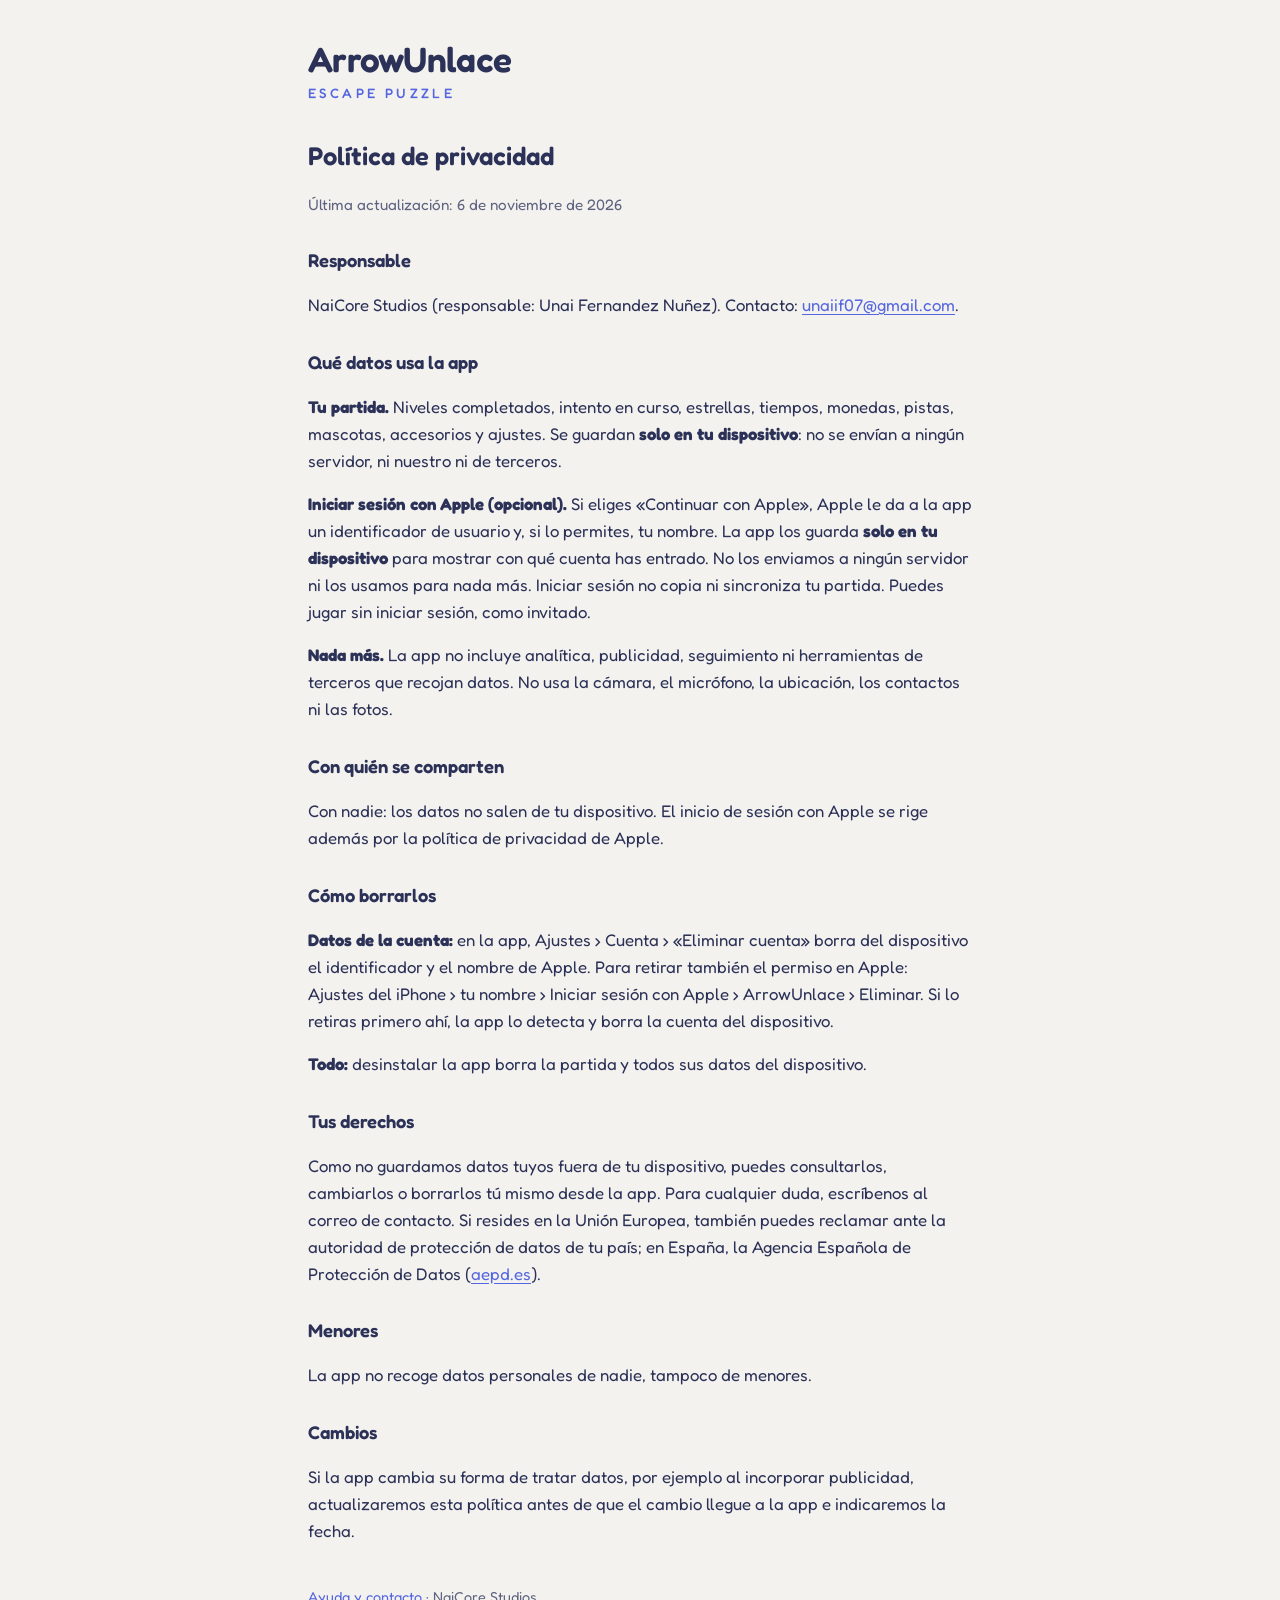
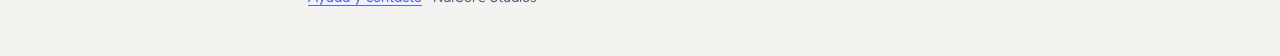
==== privacidad/index.html @ 49e4e19a "Publicar las páginas de ArrowUnlace (7b57c4c)" ====
<!DOCTYPE html>
<html lang="es">
<head>
<meta charset="utf-8">
<meta name="viewport" content="width=device-width, initial-scale=1, viewport-fit=cover">
<title>Privacidad · ArrowUnlace</title>
<meta name="description" content="Política de privacidad de ArrowUnlace: Escape Puzzle.">
<link rel="stylesheet" href="../estilo.css">
</head>
<body>
<main>
  <header>
    <p class="marca"><a href="../" style="color:inherit;text-decoration:none">ArrowUnlace</a></p>
    <p class="submarca">Escape Puzzle</p>
  </header>

  <h1>Política de privacidad</h1>
  <p class="nota">Última actualización: 6 de noviembre de 2026</p>

  <h2>Responsable</h2>
  <p>NaiCore Studios (responsable: Unai Fernandez Nuñez). Contacto: <a href="mailto:unaiif07@gmail.com">unaiif07@gmail.com</a>.</p>

  <h2>Qué datos usa la app</h2>
  <p><strong>Tu partida.</strong> Niveles completados, intento en curso, estrellas, tiempos, monedas, pistas, mascotas, accesorios y ajustes. Se guardan <strong>solo en tu dispositivo</strong>: no se envían a ningún servidor, ni nuestro ni de terceros.</p>
  <p><strong>Iniciar sesión con Apple (opcional).</strong> Si eliges «Continuar con Apple», Apple le da a la app un identificador de usuario y, si lo permites, tu nombre. La app los guarda <strong>solo en tu dispositivo</strong> para mostrar con qué cuenta has entrado. No los enviamos a ningún servidor ni los usamos para nada más. Iniciar sesión no copia ni sincroniza tu partida. Puedes jugar sin iniciar sesión, como invitado.</p>
  <p><strong>Nada más.</strong> La app no incluye analítica, publicidad, seguimiento ni herramientas de terceros que recojan datos. No usa la cámara, el micrófono, la ubicación, los contactos ni las fotos.</p>

  <h2>Con quién se comparten</h2>
  <p>Con nadie: los datos no salen de tu dispositivo. El inicio de sesión con Apple se rige además por la política de privacidad de Apple.</p>

  <h2>Cómo borrarlos</h2>
  <p><strong>Datos de la cuenta:</strong> en la app, Ajustes › Cuenta › «Eliminar cuenta» borra del dispositivo el identificador y el nombre de Apple. Para retirar también el permiso en Apple: <span class="ruta">Ajustes del iPhone › tu nombre › Iniciar sesión con Apple › ArrowUnlace › Eliminar</span>. Si lo retiras primero ahí, la app lo detecta y borra la cuenta del dispositivo.</p>
  <p><strong>Todo:</strong> desinstalar la app borra la partida y todos sus datos del dispositivo.</p>

  <h2>Tus derechos</h2>
  <p>Como no guardamos datos tuyos fuera de tu dispositivo, puedes consultarlos, cambiarlos o borrarlos tú mismo desde la app. Para cualquier duda, escríbenos al correo de contacto. Si resides en la Unión Europea, también puedes reclamar ante la autoridad de protección de datos de tu país; en España, la Agencia Española de Protección de Datos (<a href="https://www.aepd.es">aepd.es</a>).</p>

  <h2>Menores</h2>
  <p>La app no recoge datos personales de nadie, tampoco de menores.</p>

  <h2>Cambios</h2>
  <p>Si la app cambia su forma de tratar datos, por ejemplo al incorporar publicidad, actualizaremos esta política antes de que el cambio llegue a la app e indicaremos la fecha.</p>

  <footer><a href="../soporte/">Ayuda y contacto</a> · NaiCore Studios</footer>
</main>
</body>
</html>
---- estilo.css ----
/* Páginas públicas de ArrowUnlace: colores y fuente del juego, sin recursos de terceros. */
@font-face {
  font-family: "Fredoka";
  src: url("fuentes/Fredoka.ttf") format("truetype");
  font-weight: 300 700;
  font-display: swap;
}

:root {
  --page: #F4F2EE;
  --card: #FFFFFF;
  --ink: #2B3157;
  --muted: #5D6380;
  --accent: #5466E0;
  --line: #E2DFEA;
  color-scheme: light;
}

@media (prefers-color-scheme: dark) {
  :root {
    --page: #171A2B;
    --card: #20243A;
    --ink: #ECEDF6;
    --muted: #AEB2CC;
    --accent: #8C99FF;
    --line: #33385A;
    color-scheme: dark;
  }
}

* { box-sizing: border-box; }

body {
  margin: 0;
  background: var(--page);
  color: var(--ink);
  font-family: "Fredoka", "Avenir Next", "Trebuchet MS", system-ui, sans-serif;
  font-size: 1.05rem;
  line-height: 1.6;
}

main {
  max-width: 44rem;
  margin: 0 auto;
  padding: 2.5rem max(1.25rem, env(safe-area-inset-left, 0px)) 3rem max(1.25rem, env(safe-area-inset-right, 0px));
}

header { margin-bottom: 2rem; }
.marca { font-weight: 600; font-size: 2.2rem; line-height: 1.1; margin: 0; letter-spacing: -0.02em; }
.submarca { color: var(--accent); font-weight: 500; letter-spacing: 0.25em; text-transform: uppercase; font-size: 0.85rem; margin: 0.25rem 0 0; }

h1 { font-size: 1.6rem; font-weight: 600; margin: 0 0 0.25rem; }
h2 { font-size: 1.15rem; font-weight: 600; margin: 1.8rem 0 0.4rem; }
p, li { color: var(--ink); }
.nota { color: var(--muted); font-size: 0.95rem; }

section.tarjeta {
  background: var(--card);
  border: 1px solid var(--line);
  border-radius: 18px;
  padding: 1.5rem 1.6rem;
}

dl { margin: 0; }
dt { font-weight: 600; margin-top: 1.1rem; }
dt:first-child { margin-top: 0; }
dd { margin: 0.2rem 0 0; }

a { color: var(--accent); text-underline-offset: 3px; }
a:focus-visible { outline: 2px solid var(--accent); outline-offset: 3px; border-radius: 4px; }

nav { display: flex; flex-wrap: wrap; gap: 0.75rem; margin-top: 1.5rem; }
nav a {
  display: inline-block;
  background: var(--accent);
  color: #FFFFFF;
  text-decoration: none;
  font-weight: 500;
  padding: 0.6rem 1.2rem;
  border-radius: 999px;
}

footer { margin-top: 2.5rem; color: var(--muted); font-size: 0.9rem; }
.ruta { white-space: nowrap; }
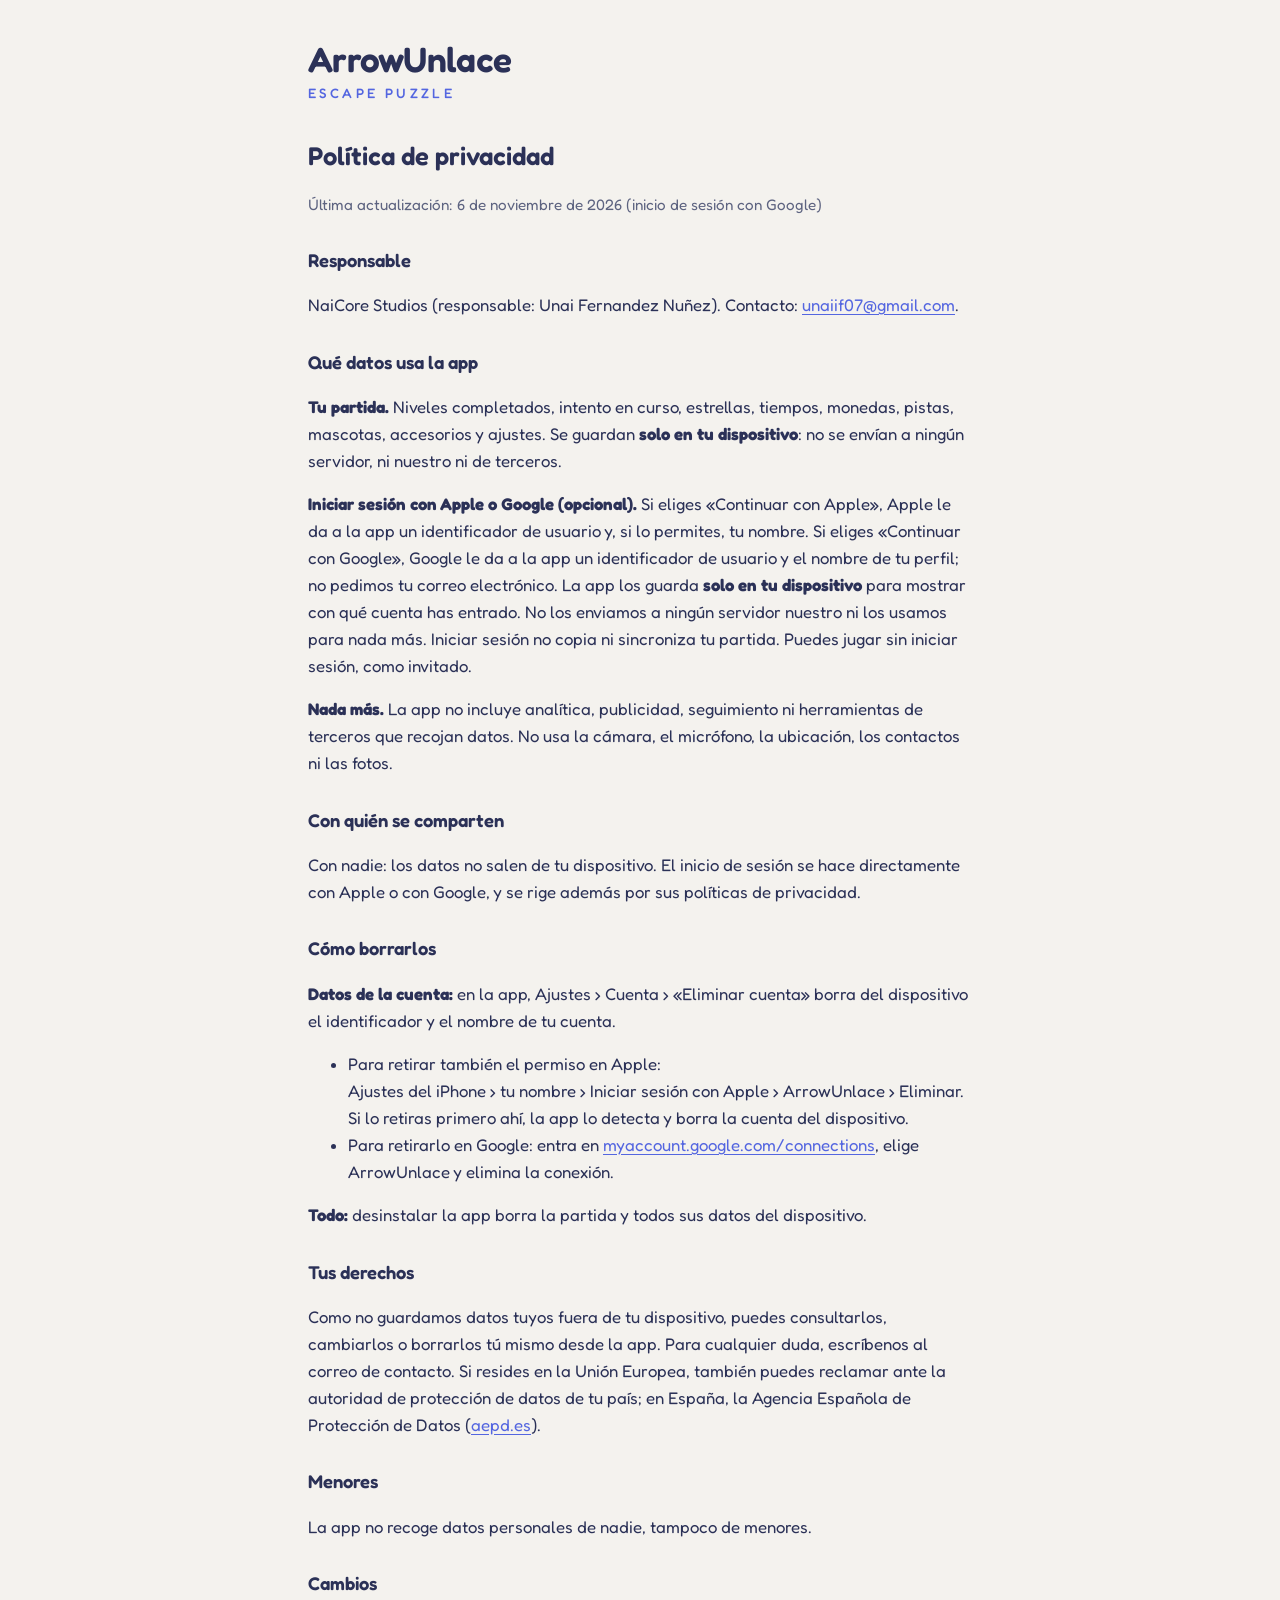
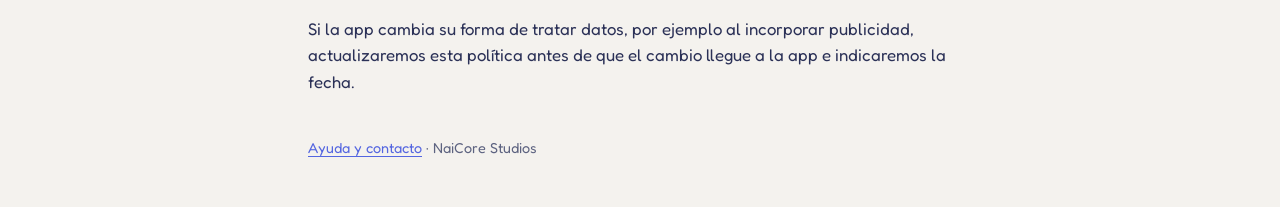
==== commit 0b1fea4e: "Publicar las páginas de ArrowUnlace (43dae2b) Co-Authored-By: Claude Opus 5.5 <noreply@anthropic.com" ====
--- a/privacidad/index.html
+++ b/privacidad/index.html
@@ -15,21 +15,25 @@
   </header>
 
   <h1>Política de privacidad</h1>
-  <p class="nota">Última actualización: 6 de noviembre de 2026</p>
+  <p class="nota">Última actualización: 6 de noviembre de 2026 (inicio de sesión con Google)</p>
 
   <h2>Responsable</h2>
   <p>NaiCore Studios (responsable: Unai Fernandez Nuñez). Contacto: <a href="mailto:unaiif07@gmail.com">unaiif07@gmail.com</a>.</p>
 
   <h2>Qué datos usa la app</h2>
   <p><strong>Tu partida.</strong> Niveles completados, intento en curso, estrellas, tiempos, monedas, pistas, mascotas, accesorios y ajustes. Se guardan <strong>solo en tu dispositivo</strong>: no se envían a ningún servidor, ni nuestro ni de terceros.</p>
-  <p><strong>Iniciar sesión con Apple (opcional).</strong> Si eliges «Continuar con Apple», Apple le da a la app un identificador de usuario y, si lo permites, tu nombre. La app los guarda <strong>solo en tu dispositivo</strong> para mostrar con qué cuenta has entrado. No los enviamos a ningún servidor ni los usamos para nada más. Iniciar sesión no copia ni sincroniza tu partida. Puedes jugar sin iniciar sesión, como invitado.</p>
+  <p><strong>Iniciar sesión con Apple o Google (opcional).</strong> Si eliges «Continuar con Apple», Apple le da a la app un identificador de usuario y, si lo permites, tu nombre. Si eliges «Continuar con Google», Google le da a la app un identificador de usuario y el nombre de tu perfil; no pedimos tu correo electrónico. La app los guarda <strong>solo en tu dispositivo</strong> para mostrar con qué cuenta has entrado. No los enviamos a ningún servidor nuestro ni los usamos para nada más. Iniciar sesión no copia ni sincroniza tu partida. Puedes jugar sin iniciar sesión, como invitado.</p>
   <p><strong>Nada más.</strong> La app no incluye analítica, publicidad, seguimiento ni herramientas de terceros que recojan datos. No usa la cámara, el micrófono, la ubicación, los contactos ni las fotos.</p>
 
   <h2>Con quién se comparten</h2>
-  <p>Con nadie: los datos no salen de tu dispositivo. El inicio de sesión con Apple se rige además por la política de privacidad de Apple.</p>
+  <p>Con nadie: los datos no salen de tu dispositivo. El inicio de sesión se hace directamente con Apple o con Google, y se rige además por sus políticas de privacidad.</p>
 
   <h2>Cómo borrarlos</h2>
-  <p><strong>Datos de la cuenta:</strong> en la app, Ajustes › Cuenta › «Eliminar cuenta» borra del dispositivo el identificador y el nombre de Apple. Para retirar también el permiso en Apple: <span class="ruta">Ajustes del iPhone › tu nombre › Iniciar sesión con Apple › ArrowUnlace › Eliminar</span>. Si lo retiras primero ahí, la app lo detecta y borra la cuenta del dispositivo.</p>
+  <p><strong>Datos de la cuenta:</strong> en la app, Ajustes › Cuenta › «Eliminar cuenta» borra del dispositivo el identificador y el nombre de tu cuenta.</p>
+  <ul>
+    <li>Para retirar también el permiso en Apple: <span class="ruta">Ajustes del iPhone › tu nombre › Iniciar sesión con Apple › ArrowUnlace › Eliminar</span>. Si lo retiras primero ahí, la app lo detecta y borra la cuenta del dispositivo.</li>
+    <li>Para retirarlo en Google: entra en <a href="https://myaccount.google.com/connections">myaccount.google.com/connections</a>, elige ArrowUnlace y elimina la conexión.</li>
+  </ul>
   <p><strong>Todo:</strong> desinstalar la app borra la partida y todos sus datos del dispositivo.</p>
 
   <h2>Tus derechos</h2>
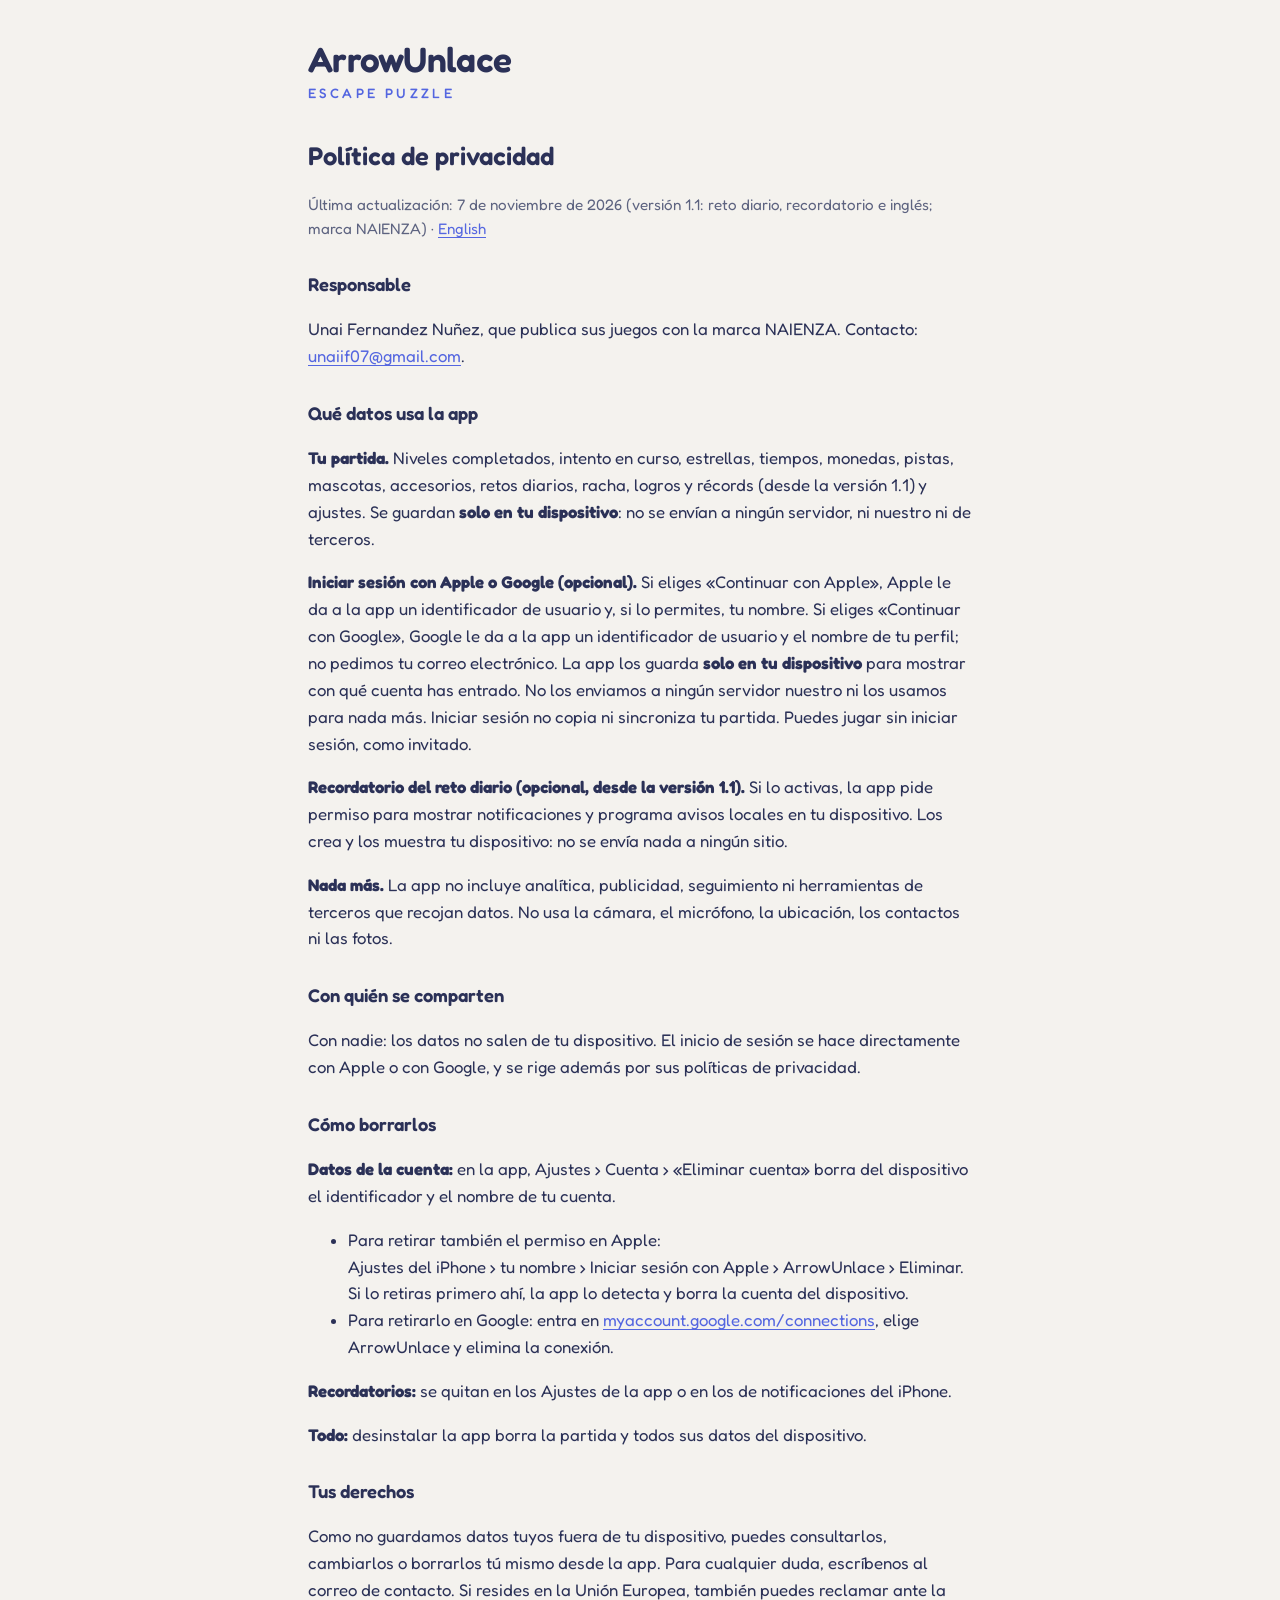
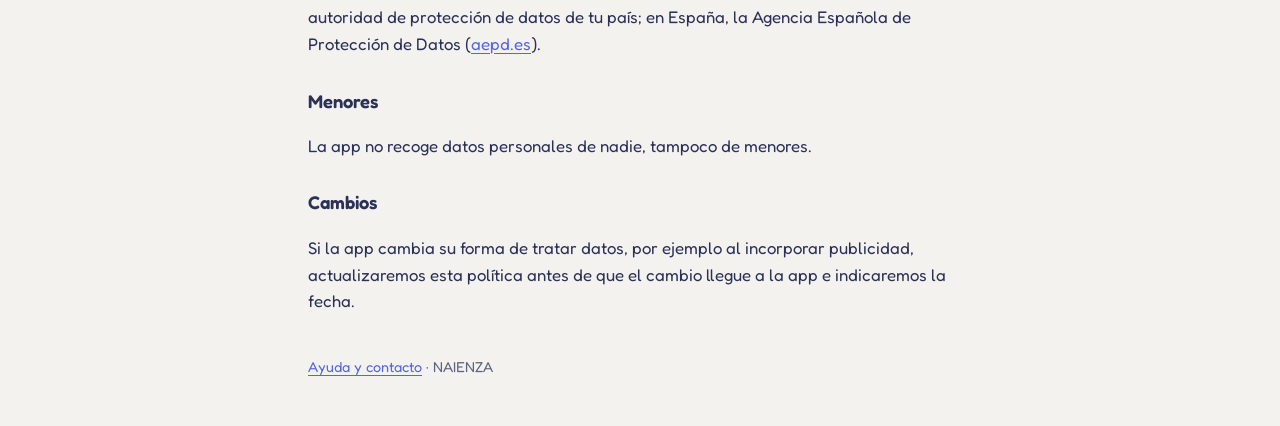
==== commit a64b7cce: "Publicar las páginas de ArrowUnlace (859de95) Co-Authored-By: Claude Opus 5.5 <noreply@anthropic.com" ====
--- a/privacidad/index.html
+++ b/privacidad/index.html
@@ -15,14 +15,15 @@
   </header>
 
   <h1>Política de privacidad</h1>
-  <p class="nota">Última actualización: 6 de noviembre de 2026 (inicio de sesión con Google)</p>
+  <p class="nota">Última actualización: 7 de noviembre de 2026 (versión 1.1: reto diario, recordatorio e inglés; marca NAIENZA) · <a href="../en/privacy/">English</a></p>
 
   <h2>Responsable</h2>
-  <p>NaiCore Studios (responsable: Unai Fernandez Nuñez). Contacto: <a href="mailto:unaiif07@gmail.com">unaiif07@gmail.com</a>.</p>
+  <p>Unai Fernandez Nuñez, que publica sus juegos con la marca NAIENZA. Contacto: <a href="mailto:unaiif07@gmail.com">unaiif07@gmail.com</a>.</p>
 
   <h2>Qué datos usa la app</h2>
-  <p><strong>Tu partida.</strong> Niveles completados, intento en curso, estrellas, tiempos, monedas, pistas, mascotas, accesorios y ajustes. Se guardan <strong>solo en tu dispositivo</strong>: no se envían a ningún servidor, ni nuestro ni de terceros.</p>
+  <p><strong>Tu partida.</strong> Niveles completados, intento en curso, estrellas, tiempos, monedas, pistas, mascotas, accesorios, retos diarios, racha, logros y récords (desde la versión 1.1) y ajustes. Se guardan <strong>solo en tu dispositivo</strong>: no se envían a ningún servidor, ni nuestro ni de terceros.</p>
   <p><strong>Iniciar sesión con Apple o Google (opcional).</strong> Si eliges «Continuar con Apple», Apple le da a la app un identificador de usuario y, si lo permites, tu nombre. Si eliges «Continuar con Google», Google le da a la app un identificador de usuario y el nombre de tu perfil; no pedimos tu correo electrónico. La app los guarda <strong>solo en tu dispositivo</strong> para mostrar con qué cuenta has entrado. No los enviamos a ningún servidor nuestro ni los usamos para nada más. Iniciar sesión no copia ni sincroniza tu partida. Puedes jugar sin iniciar sesión, como invitado.</p>
+  <p><strong>Recordatorio del reto diario (opcional, desde la versión 1.1).</strong> Si lo activas, la app pide permiso para mostrar notificaciones y programa avisos locales en tu dispositivo. Los crea y los muestra tu dispositivo: no se envía nada a ningún sitio.</p>
   <p><strong>Nada más.</strong> La app no incluye analítica, publicidad, seguimiento ni herramientas de terceros que recojan datos. No usa la cámara, el micrófono, la ubicación, los contactos ni las fotos.</p>
 
   <h2>Con quién se comparten</h2>
@@ -34,6 +35,7 @@
     <li>Para retirar también el permiso en Apple: <span class="ruta">Ajustes del iPhone › tu nombre › Iniciar sesión con Apple › ArrowUnlace › Eliminar</span>. Si lo retiras primero ahí, la app lo detecta y borra la cuenta del dispositivo.</li>
     <li>Para retirarlo en Google: entra en <a href="https://myaccount.google.com/connections">myaccount.google.com/connections</a>, elige ArrowUnlace y elimina la conexión.</li>
   </ul>
+  <p><strong>Recordatorios:</strong> se quitan en los Ajustes de la app o en los de notificaciones del iPhone.</p>
   <p><strong>Todo:</strong> desinstalar la app borra la partida y todos sus datos del dispositivo.</p>
 
   <h2>Tus derechos</h2>
@@ -45,7 +47,7 @@
   <h2>Cambios</h2>
   <p>Si la app cambia su forma de tratar datos, por ejemplo al incorporar publicidad, actualizaremos esta política antes de que el cambio llegue a la app e indicaremos la fecha.</p>
 
-  <footer><a href="../soporte/">Ayuda y contacto</a> · NaiCore Studios</footer>
+  <footer><a href="../soporte/">Ayuda y contacto</a> · NAIENZA</footer>
 </main>
 </body>
 </html>
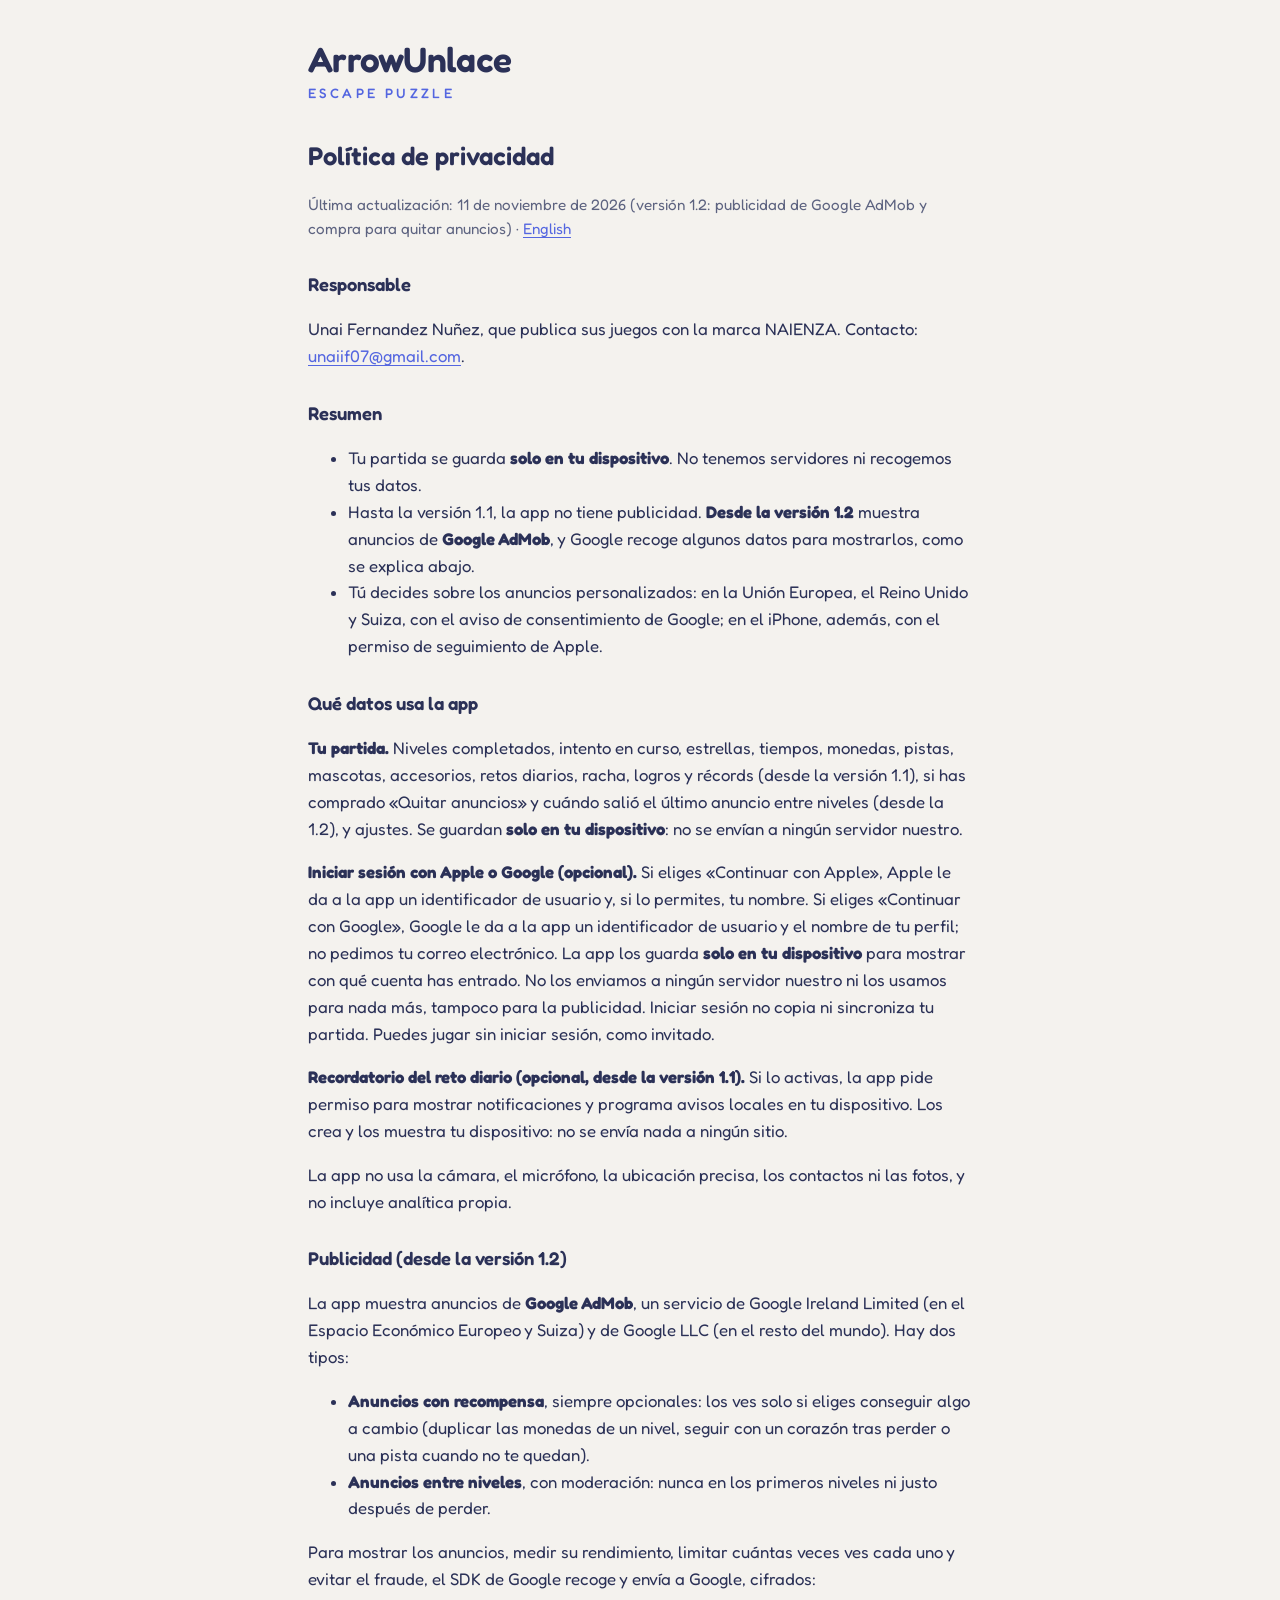
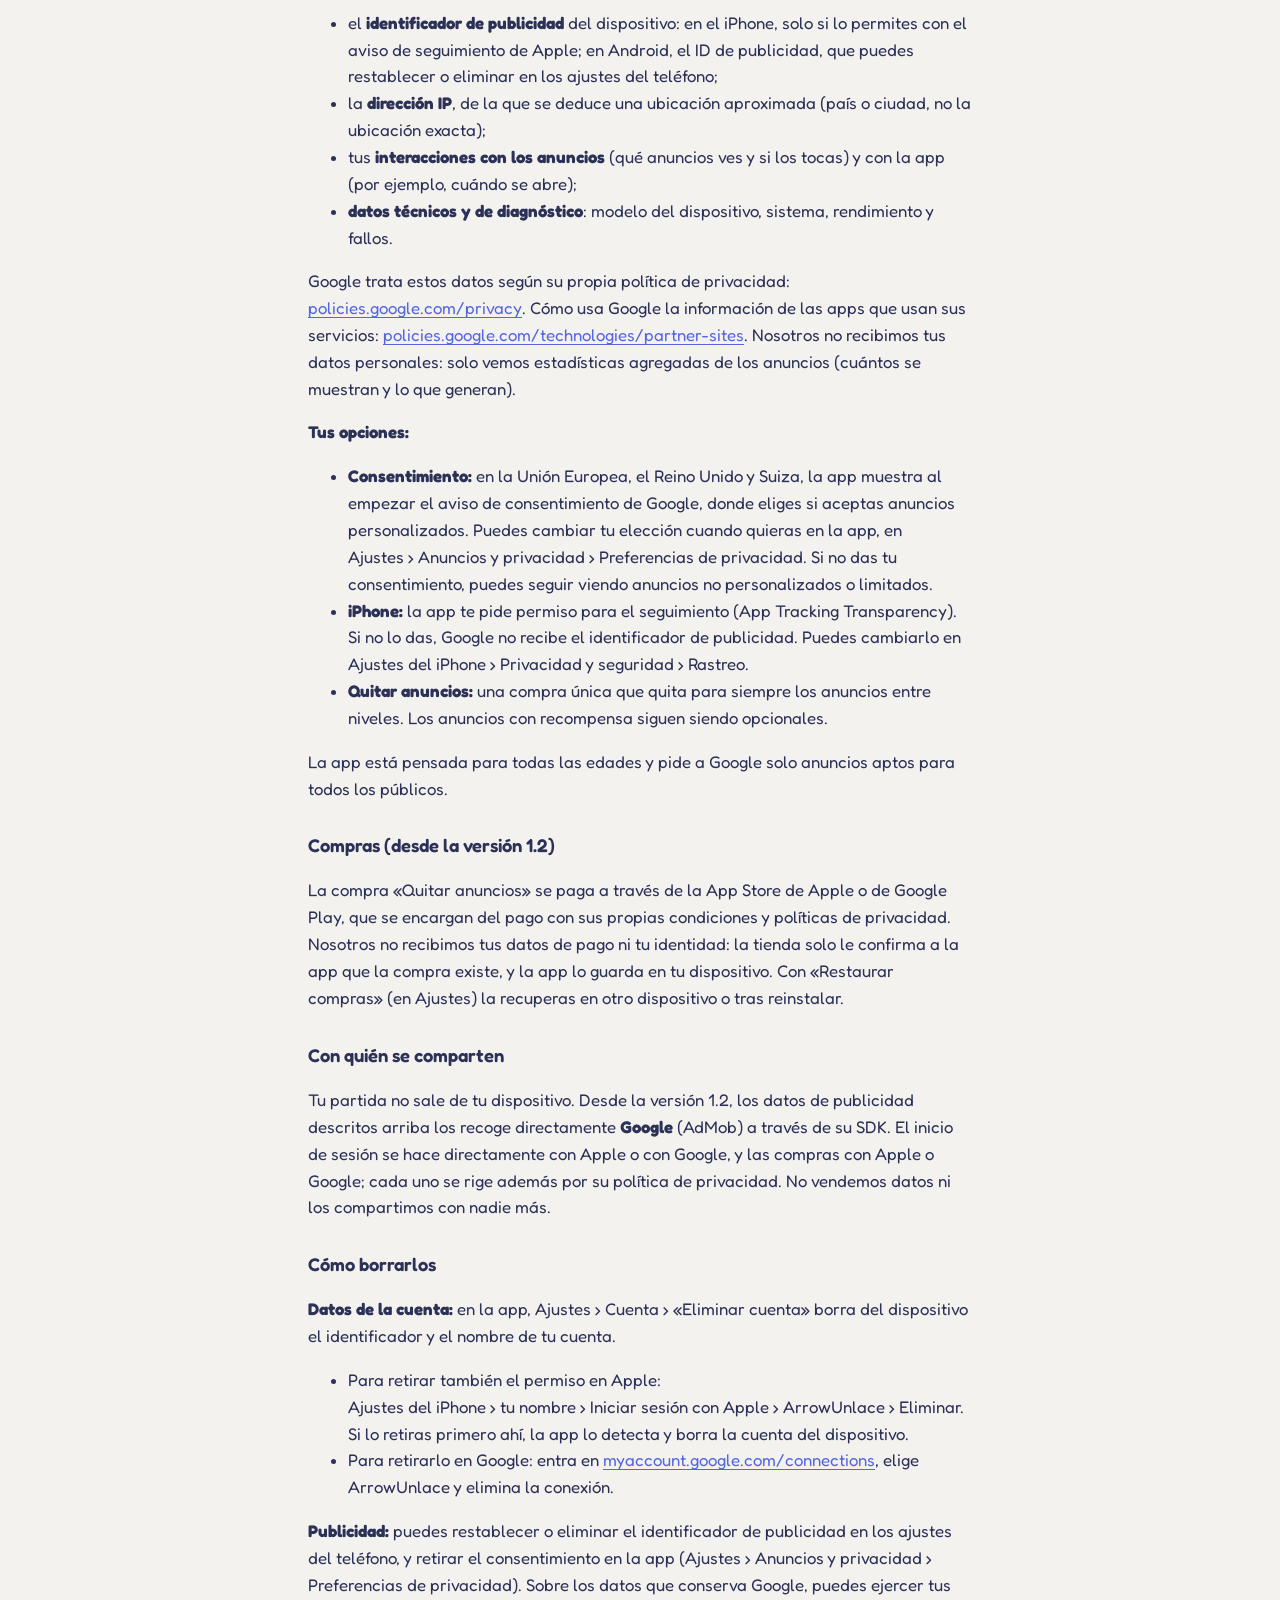
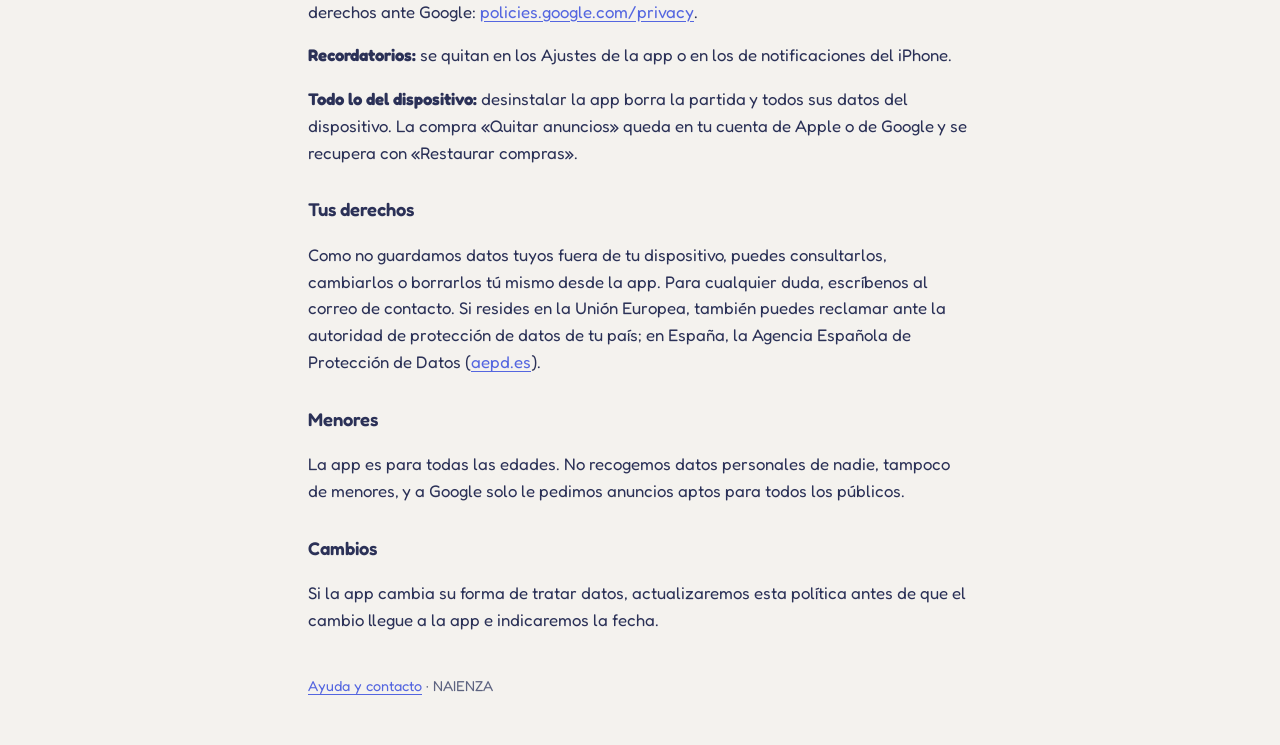
==== commit 170f4476: "Publicar las páginas de ArrowUnlace (f5a6329) Co-Authored-By: Claude Opus 5.5 <noreply@anthropic.com" ====
--- a/privacidad/index.html
+++ b/privacidad/index.html
@@ -15,19 +15,51 @@
   </header>
 
   <h1>Política de privacidad</h1>
-  <p class="nota">Última actualización: 7 de noviembre de 2026 (versión 1.1: reto diario, recordatorio e inglés; marca NAIENZA) · <a href="../en/privacy/">English</a></p>
+  <p class="nota">Última actualización: 11 de noviembre de 2026 (versión 1.2: publicidad de Google AdMob y compra para quitar anuncios) · <a href="../en/privacy/">English</a></p>
 
   <h2>Responsable</h2>
   <p>Unai Fernandez Nuñez, que publica sus juegos con la marca NAIENZA. Contacto: <a href="mailto:unaiif07@gmail.com">unaiif07@gmail.com</a>.</p>
 
+  <h2>Resumen</h2>
+  <ul>
+    <li>Tu partida se guarda <strong>solo en tu dispositivo</strong>. No tenemos servidores ni recogemos tus datos.</li>
+    <li>Hasta la versión 1.1, la app no tiene publicidad. <strong>Desde la versión 1.2</strong> muestra anuncios de <strong>Google AdMob</strong>, y Google recoge algunos datos para mostrarlos, como se explica abajo.</li>
+    <li>Tú decides sobre los anuncios personalizados: en la Unión Europea, el Reino Unido y Suiza, con el aviso de consentimiento de Google; en el iPhone, además, con el permiso de seguimiento de Apple.</li>
+  </ul>
+
   <h2>Qué datos usa la app</h2>
-  <p><strong>Tu partida.</strong> Niveles completados, intento en curso, estrellas, tiempos, monedas, pistas, mascotas, accesorios, retos diarios, racha, logros y récords (desde la versión 1.1) y ajustes. Se guardan <strong>solo en tu dispositivo</strong>: no se envían a ningún servidor, ni nuestro ni de terceros.</p>
-  <p><strong>Iniciar sesión con Apple o Google (opcional).</strong> Si eliges «Continuar con Apple», Apple le da a la app un identificador de usuario y, si lo permites, tu nombre. Si eliges «Continuar con Google», Google le da a la app un identificador de usuario y el nombre de tu perfil; no pedimos tu correo electrónico. La app los guarda <strong>solo en tu dispositivo</strong> para mostrar con qué cuenta has entrado. No los enviamos a ningún servidor nuestro ni los usamos para nada más. Iniciar sesión no copia ni sincroniza tu partida. Puedes jugar sin iniciar sesión, como invitado.</p>
+  <p><strong>Tu partida.</strong> Niveles completados, intento en curso, estrellas, tiempos, monedas, pistas, mascotas, accesorios, retos diarios, racha, logros y récords (desde la versión 1.1), si has comprado «Quitar anuncios» y cuándo salió el último anuncio entre niveles (desde la 1.2), y ajustes. Se guardan <strong>solo en tu dispositivo</strong>: no se envían a ningún servidor nuestro.</p>
+  <p><strong>Iniciar sesión con Apple o Google (opcional).</strong> Si eliges «Continuar con Apple», Apple le da a la app un identificador de usuario y, si lo permites, tu nombre. Si eliges «Continuar con Google», Google le da a la app un identificador de usuario y el nombre de tu perfil; no pedimos tu correo electrónico. La app los guarda <strong>solo en tu dispositivo</strong> para mostrar con qué cuenta has entrado. No los enviamos a ningún servidor nuestro ni los usamos para nada más, tampoco para la publicidad. Iniciar sesión no copia ni sincroniza tu partida. Puedes jugar sin iniciar sesión, como invitado.</p>
   <p><strong>Recordatorio del reto diario (opcional, desde la versión 1.1).</strong> Si lo activas, la app pide permiso para mostrar notificaciones y programa avisos locales en tu dispositivo. Los crea y los muestra tu dispositivo: no se envía nada a ningún sitio.</p>
-  <p><strong>Nada más.</strong> La app no incluye analítica, publicidad, seguimiento ni herramientas de terceros que recojan datos. No usa la cámara, el micrófono, la ubicación, los contactos ni las fotos.</p>
+  <p>La app no usa la cámara, el micrófono, la ubicación precisa, los contactos ni las fotos, y no incluye analítica propia.</p>
+
+  <h2>Publicidad (desde la versión 1.2)</h2>
+  <p>La app muestra anuncios de <strong>Google AdMob</strong>, un servicio de Google Ireland Limited (en el Espacio Económico Europeo y Suiza) y de Google LLC (en el resto del mundo). Hay dos tipos:</p>
+  <ul>
+    <li><strong>Anuncios con recompensa</strong>, siempre opcionales: los ves solo si eliges conseguir algo a cambio (duplicar las monedas de un nivel, seguir con un corazón tras perder o una pista cuando no te quedan).</li>
+    <li><strong>Anuncios entre niveles</strong>, con moderación: nunca en los primeros niveles ni justo después de perder.</li>
+  </ul>
+  <p>Para mostrar los anuncios, medir su rendimiento, limitar cuántas veces ves cada uno y evitar el fraude, el SDK de Google recoge y envía a Google, cifrados:</p>
+  <ul>
+    <li>el <strong>identificador de publicidad</strong> del dispositivo: en el iPhone, solo si lo permites con el aviso de seguimiento de Apple; en Android, el ID de publicidad, que puedes restablecer o eliminar en los ajustes del teléfono;</li>
+    <li>la <strong>dirección IP</strong>, de la que se deduce una ubicación aproximada (país o ciudad, no la ubicación exacta);</li>
+    <li>tus <strong>interacciones con los anuncios</strong> (qué anuncios ves y si los tocas) y con la app (por ejemplo, cuándo se abre);</li>
+    <li><strong>datos técnicos y de diagnóstico</strong>: modelo del dispositivo, sistema, rendimiento y fallos.</li>
+  </ul>
+  <p>Google trata estos datos según su propia política de privacidad: <a href="https://policies.google.com/privacy">policies.google.com/privacy</a>. Cómo usa Google la información de las apps que usan sus servicios: <a href="https://policies.google.com/technologies/partner-sites">policies.google.com/technologies/partner-sites</a>. Nosotros no recibimos tus datos personales: solo vemos estadísticas agregadas de los anuncios (cuántos se muestran y lo que generan).</p>
+  <p><strong>Tus opciones:</strong></p>
+  <ul>
+    <li><strong>Consentimiento:</strong> en la Unión Europea, el Reino Unido y Suiza, la app muestra al empezar el aviso de consentimiento de Google, donde eliges si aceptas anuncios personalizados. Puedes cambiar tu elección cuando quieras en la app, en <span class="ruta">Ajustes › Anuncios y privacidad › Preferencias de privacidad</span>. Si no das tu consentimiento, puedes seguir viendo anuncios no personalizados o limitados.</li>
+    <li><strong>iPhone:</strong> la app te pide permiso para el seguimiento (App Tracking Transparency). Si no lo das, Google no recibe el identificador de publicidad. Puedes cambiarlo en <span class="ruta">Ajustes del iPhone › Privacidad y seguridad › Rastreo</span>.</li>
+    <li><strong>Quitar anuncios:</strong> una compra única que quita para siempre los anuncios entre niveles. Los anuncios con recompensa siguen siendo opcionales.</li>
+  </ul>
+  <p>La app está pensada para todas las edades y pide a Google solo anuncios aptos para todos los públicos.</p>
+
+  <h2>Compras (desde la versión 1.2)</h2>
+  <p>La compra «Quitar anuncios» se paga a través de la App Store de Apple o de Google Play, que se encargan del pago con sus propias condiciones y políticas de privacidad. Nosotros no recibimos tus datos de pago ni tu identidad: la tienda solo le confirma a la app que la compra existe, y la app lo guarda en tu dispositivo. Con «Restaurar compras» (en Ajustes) la recuperas en otro dispositivo o tras reinstalar.</p>
 
   <h2>Con quién se comparten</h2>
-  <p>Con nadie: los datos no salen de tu dispositivo. El inicio de sesión se hace directamente con Apple o con Google, y se rige además por sus políticas de privacidad.</p>
+  <p>Tu partida no sale de tu dispositivo. Desde la versión 1.2, los datos de publicidad descritos arriba los recoge directamente <strong>Google</strong> (AdMob) a través de su SDK. El inicio de sesión se hace directamente con Apple o con Google, y las compras con Apple o Google; cada uno se rige además por su política de privacidad. No vendemos datos ni los compartimos con nadie más.</p>
 
   <h2>Cómo borrarlos</h2>
   <p><strong>Datos de la cuenta:</strong> en la app, Ajustes › Cuenta › «Eliminar cuenta» borra del dispositivo el identificador y el nombre de tu cuenta.</p>
@@ -35,17 +67,18 @@
     <li>Para retirar también el permiso en Apple: <span class="ruta">Ajustes del iPhone › tu nombre › Iniciar sesión con Apple › ArrowUnlace › Eliminar</span>. Si lo retiras primero ahí, la app lo detecta y borra la cuenta del dispositivo.</li>
     <li>Para retirarlo en Google: entra en <a href="https://myaccount.google.com/connections">myaccount.google.com/connections</a>, elige ArrowUnlace y elimina la conexión.</li>
   </ul>
+  <p><strong>Publicidad:</strong> puedes restablecer o eliminar el identificador de publicidad en los ajustes del teléfono, y retirar el consentimiento en la app (Ajustes › Anuncios y privacidad › Preferencias de privacidad). Sobre los datos que conserva Google, puedes ejercer tus derechos ante Google: <a href="https://policies.google.com/privacy">policies.google.com/privacy</a>.</p>
   <p><strong>Recordatorios:</strong> se quitan en los Ajustes de la app o en los de notificaciones del iPhone.</p>
-  <p><strong>Todo:</strong> desinstalar la app borra la partida y todos sus datos del dispositivo.</p>
+  <p><strong>Todo lo del dispositivo:</strong> desinstalar la app borra la partida y todos sus datos del dispositivo. La compra «Quitar anuncios» queda en tu cuenta de Apple o de Google y se recupera con «Restaurar compras».</p>
 
   <h2>Tus derechos</h2>
   <p>Como no guardamos datos tuyos fuera de tu dispositivo, puedes consultarlos, cambiarlos o borrarlos tú mismo desde la app. Para cualquier duda, escríbenos al correo de contacto. Si resides en la Unión Europea, también puedes reclamar ante la autoridad de protección de datos de tu país; en España, la Agencia Española de Protección de Datos (<a href="https://www.aepd.es">aepd.es</a>).</p>
 
   <h2>Menores</h2>
-  <p>La app no recoge datos personales de nadie, tampoco de menores.</p>
+  <p>La app es para todas las edades. No recogemos datos personales de nadie, tampoco de menores, y a Google solo le pedimos anuncios aptos para todos los públicos.</p>
 
   <h2>Cambios</h2>
-  <p>Si la app cambia su forma de tratar datos, por ejemplo al incorporar publicidad, actualizaremos esta política antes de que el cambio llegue a la app e indicaremos la fecha.</p>
+  <p>Si la app cambia su forma de tratar datos, actualizaremos esta política antes de que el cambio llegue a la app e indicaremos la fecha.</p>
 
   <footer><a href="../soporte/">Ayuda y contacto</a> · NAIENZA</footer>
 </main>
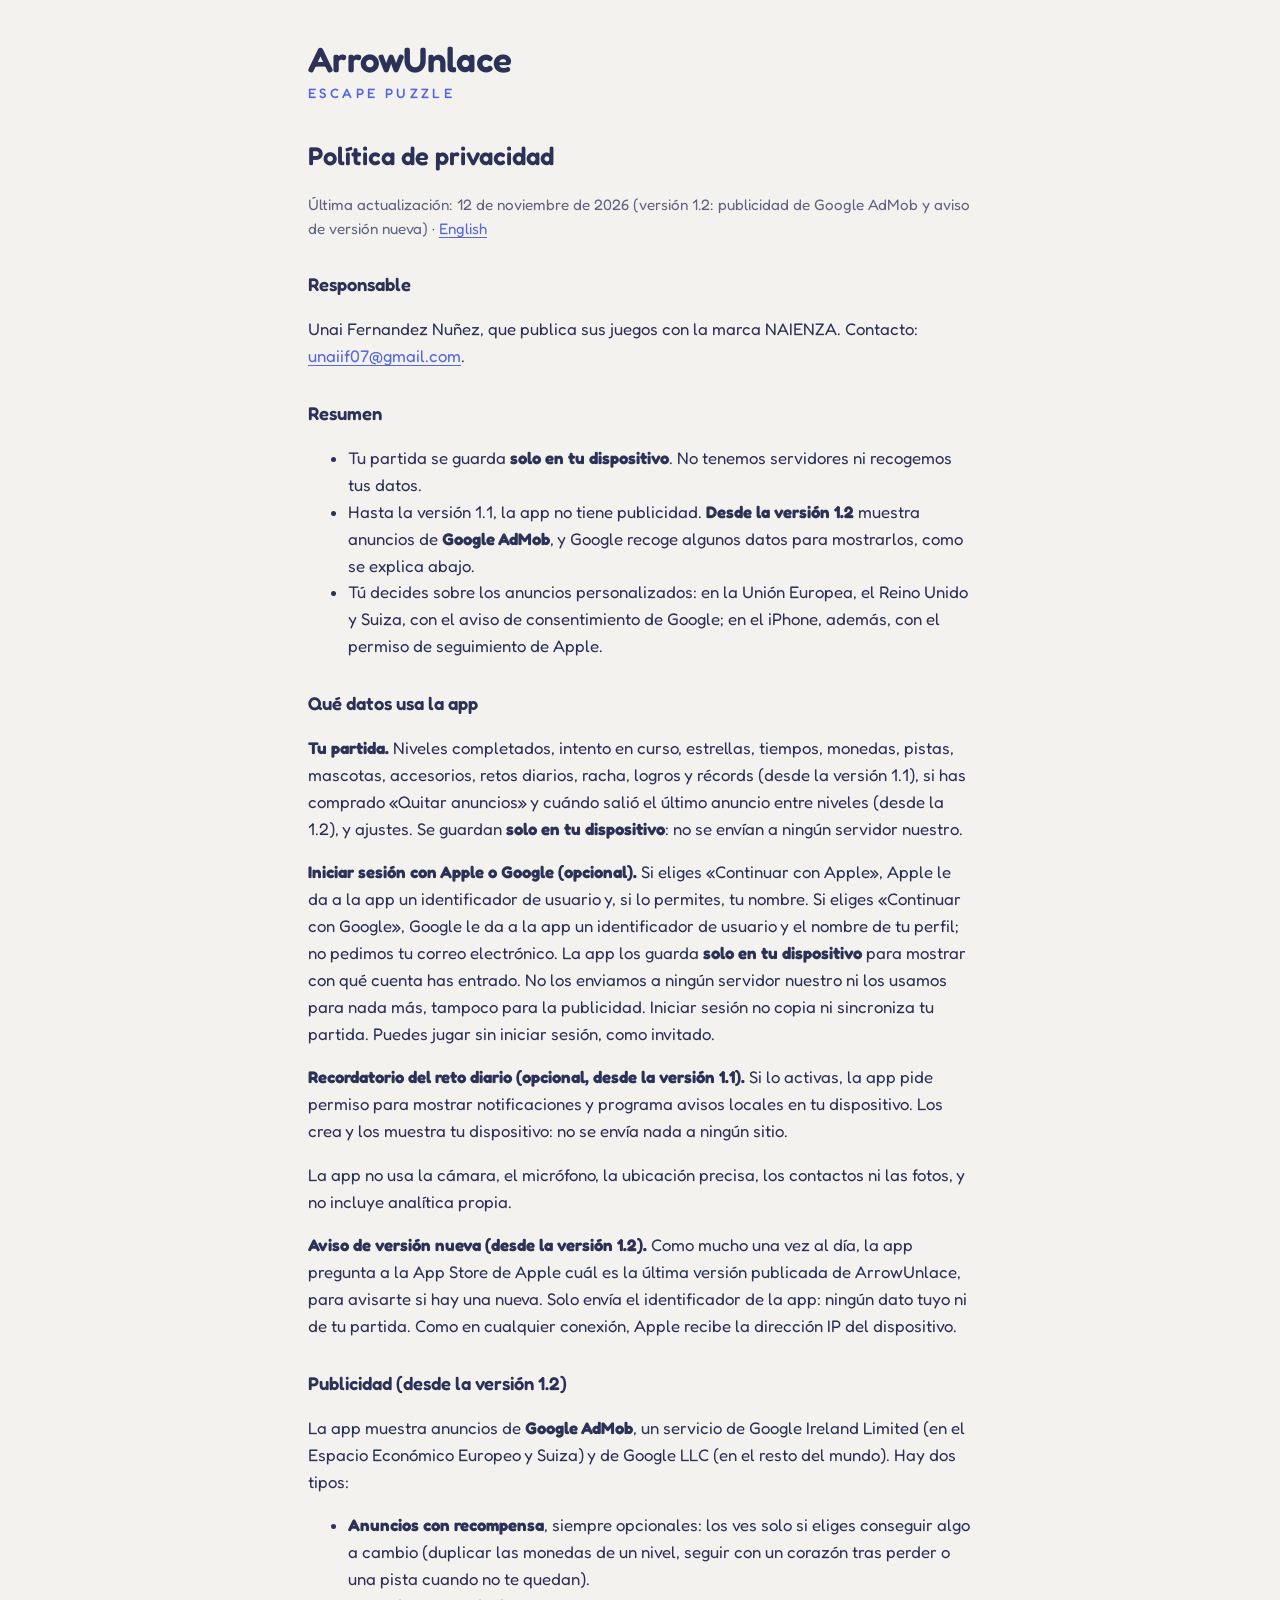
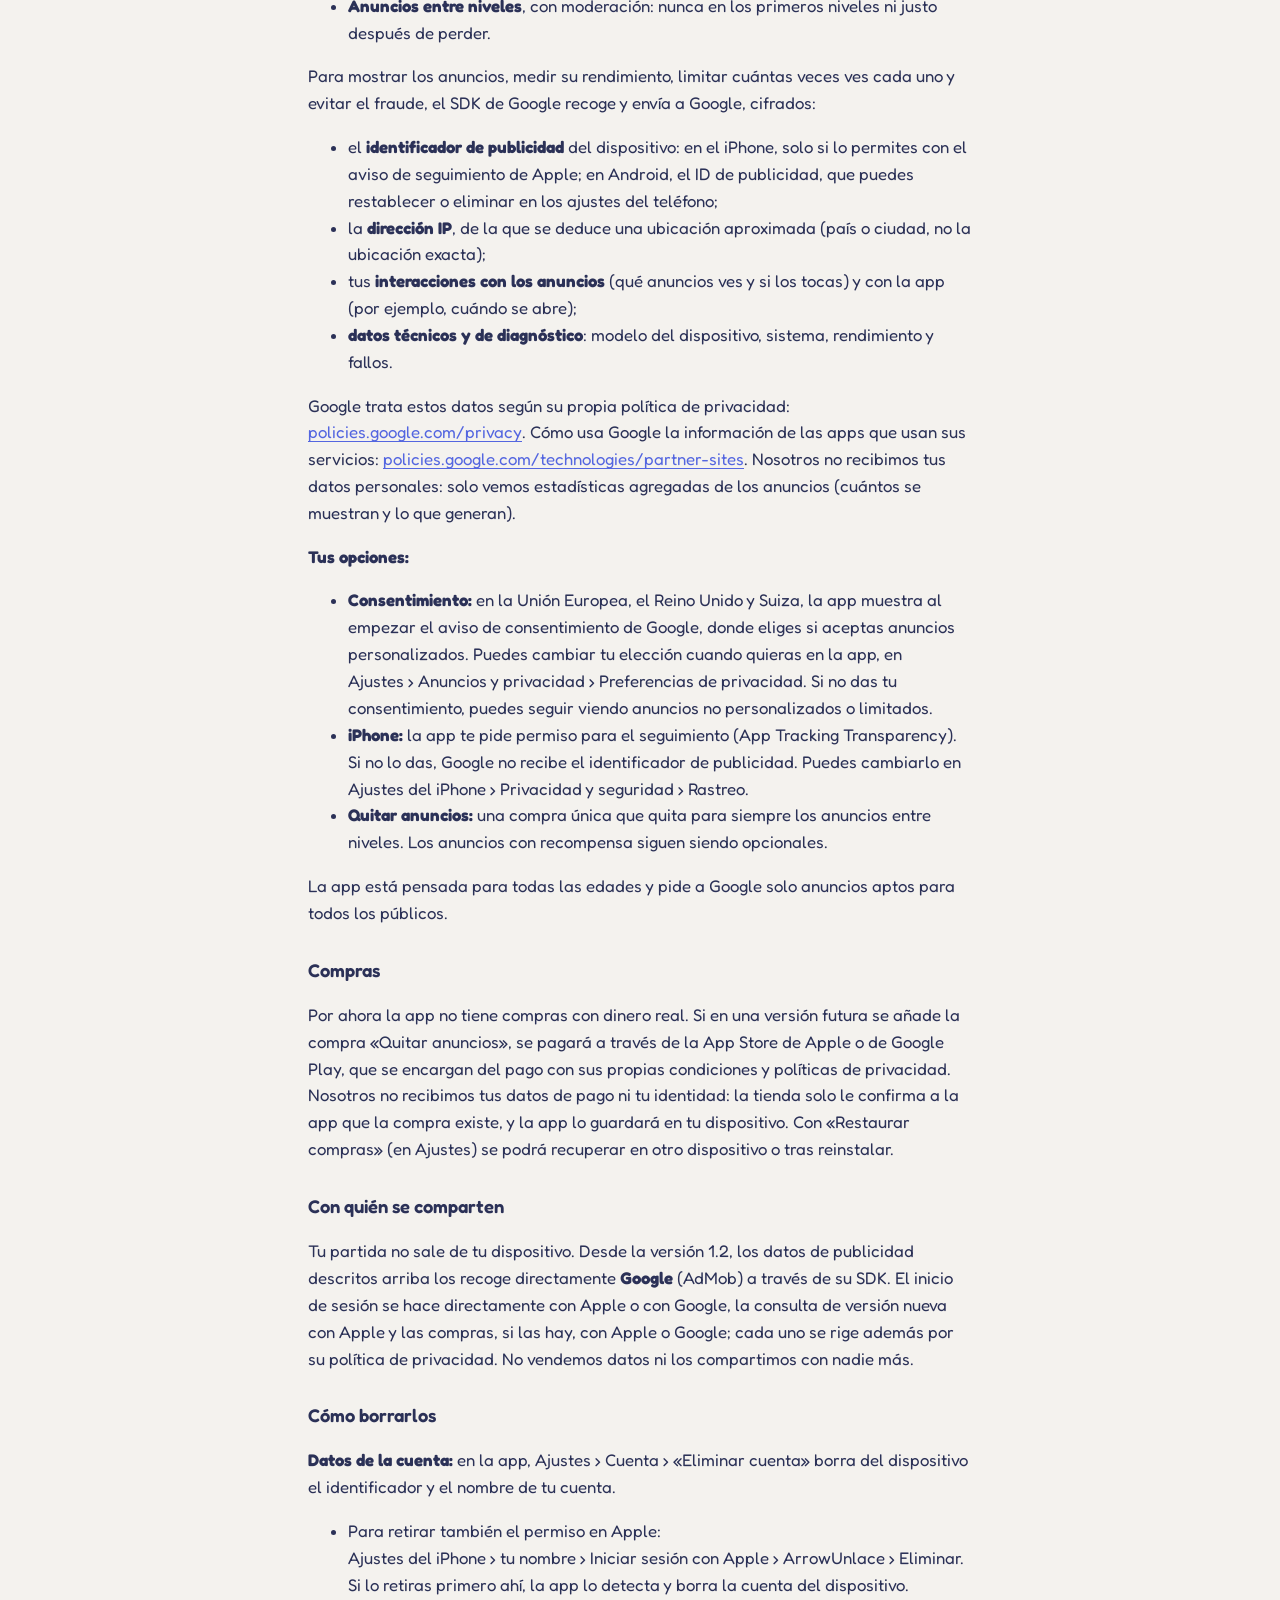
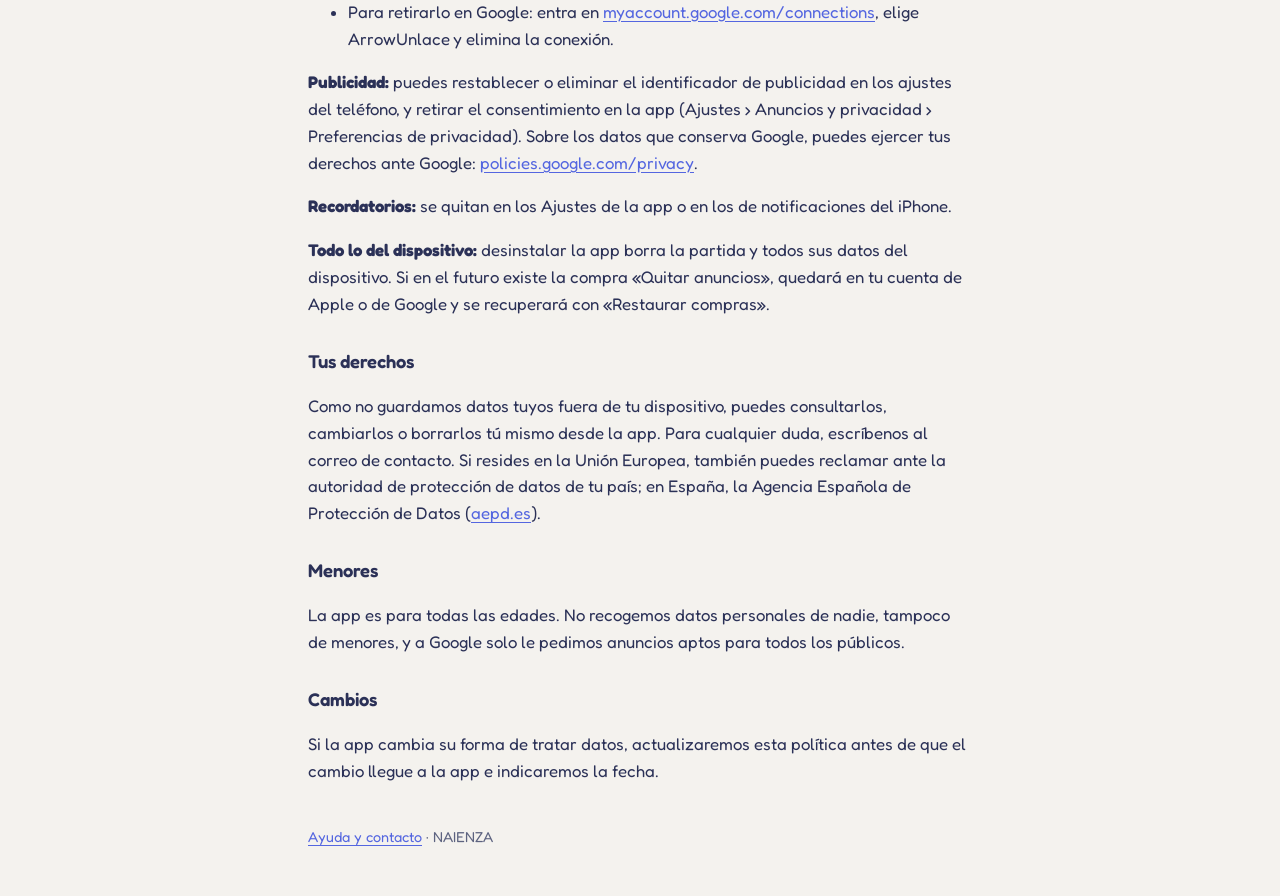
==== commit 1ad10a84: "Publicar las páginas de ArrowUnlace (6fad6ba) Co-Authored-By: Claude Opus 5.5 <noreply@anthropic.com" ====
--- a/privacidad/index.html
+++ b/privacidad/index.html
@@ -15,7 +15,7 @@
   </header>
 
   <h1>Política de privacidad</h1>
-  <p class="nota">Última actualización: 11 de noviembre de 2026 (versión 1.2: publicidad de Google AdMob y compra para quitar anuncios) · <a href="../en/privacy/">English</a></p>
+  <p class="nota">Última actualización: 12 de noviembre de 2026 (versión 1.2: publicidad de Google AdMob y aviso de versión nueva) · <a href="../en/privacy/">English</a></p>
 
   <h2>Responsable</h2>
   <p>Unai Fernandez Nuñez, que publica sus juegos con la marca NAIENZA. Contacto: <a href="mailto:unaiif07@gmail.com">unaiif07@gmail.com</a>.</p>
@@ -32,6 +32,8 @@
   <p><strong>Iniciar sesión con Apple o Google (opcional).</strong> Si eliges «Continuar con Apple», Apple le da a la app un identificador de usuario y, si lo permites, tu nombre. Si eliges «Continuar con Google», Google le da a la app un identificador de usuario y el nombre de tu perfil; no pedimos tu correo electrónico. La app los guarda <strong>solo en tu dispositivo</strong> para mostrar con qué cuenta has entrado. No los enviamos a ningún servidor nuestro ni los usamos para nada más, tampoco para la publicidad. Iniciar sesión no copia ni sincroniza tu partida. Puedes jugar sin iniciar sesión, como invitado.</p>
   <p><strong>Recordatorio del reto diario (opcional, desde la versión 1.1).</strong> Si lo activas, la app pide permiso para mostrar notificaciones y programa avisos locales en tu dispositivo. Los crea y los muestra tu dispositivo: no se envía nada a ningún sitio.</p>
   <p>La app no usa la cámara, el micrófono, la ubicación precisa, los contactos ni las fotos, y no incluye analítica propia.</p>
+
+  <p><strong>Aviso de versión nueva (desde la versión 1.2).</strong> Como mucho una vez al día, la app pregunta a la App Store de Apple cuál es la última versión publicada de ArrowUnlace, para avisarte si hay una nueva. Solo envía el identificador de la app: ningún dato tuyo ni de tu partida. Como en cualquier conexión, Apple recibe la dirección IP del dispositivo.</p>
 
   <h2>Publicidad (desde la versión 1.2)</h2>
   <p>La app muestra anuncios de <strong>Google AdMob</strong>, un servicio de Google Ireland Limited (en el Espacio Económico Europeo y Suiza) y de Google LLC (en el resto del mundo). Hay dos tipos:</p>
@@ -55,11 +57,11 @@
   </ul>
   <p>La app está pensada para todas las edades y pide a Google solo anuncios aptos para todos los públicos.</p>
 
-  <h2>Compras (desde la versión 1.2)</h2>
-  <p>La compra «Quitar anuncios» se paga a través de la App Store de Apple o de Google Play, que se encargan del pago con sus propias condiciones y políticas de privacidad. Nosotros no recibimos tus datos de pago ni tu identidad: la tienda solo le confirma a la app que la compra existe, y la app lo guarda en tu dispositivo. Con «Restaurar compras» (en Ajustes) la recuperas en otro dispositivo o tras reinstalar.</p>
+  <h2>Compras</h2>
+  <p>Por ahora la app no tiene compras con dinero real. Si en una versión futura se añade la compra «Quitar anuncios», se pagará a través de la App Store de Apple o de Google Play, que se encargan del pago con sus propias condiciones y políticas de privacidad. Nosotros no recibimos tus datos de pago ni tu identidad: la tienda solo le confirma a la app que la compra existe, y la app lo guardará en tu dispositivo. Con «Restaurar compras» (en Ajustes) se podrá recuperar en otro dispositivo o tras reinstalar.</p>
 
   <h2>Con quién se comparten</h2>
-  <p>Tu partida no sale de tu dispositivo. Desde la versión 1.2, los datos de publicidad descritos arriba los recoge directamente <strong>Google</strong> (AdMob) a través de su SDK. El inicio de sesión se hace directamente con Apple o con Google, y las compras con Apple o Google; cada uno se rige además por su política de privacidad. No vendemos datos ni los compartimos con nadie más.</p>
+  <p>Tu partida no sale de tu dispositivo. Desde la versión 1.2, los datos de publicidad descritos arriba los recoge directamente <strong>Google</strong> (AdMob) a través de su SDK. El inicio de sesión se hace directamente con Apple o con Google, la consulta de versión nueva con Apple y las compras, si las hay, con Apple o Google; cada uno se rige además por su política de privacidad. No vendemos datos ni los compartimos con nadie más.</p>
 
   <h2>Cómo borrarlos</h2>
   <p><strong>Datos de la cuenta:</strong> en la app, Ajustes › Cuenta › «Eliminar cuenta» borra del dispositivo el identificador y el nombre de tu cuenta.</p>
@@ -69,7 +71,7 @@
   </ul>
   <p><strong>Publicidad:</strong> puedes restablecer o eliminar el identificador de publicidad en los ajustes del teléfono, y retirar el consentimiento en la app (Ajustes › Anuncios y privacidad › Preferencias de privacidad). Sobre los datos que conserva Google, puedes ejercer tus derechos ante Google: <a href="https://policies.google.com/privacy">policies.google.com/privacy</a>.</p>
   <p><strong>Recordatorios:</strong> se quitan en los Ajustes de la app o en los de notificaciones del iPhone.</p>
-  <p><strong>Todo lo del dispositivo:</strong> desinstalar la app borra la partida y todos sus datos del dispositivo. La compra «Quitar anuncios» queda en tu cuenta de Apple o de Google y se recupera con «Restaurar compras».</p>
+  <p><strong>Todo lo del dispositivo:</strong> desinstalar la app borra la partida y todos sus datos del dispositivo. Si en el futuro existe la compra «Quitar anuncios», quedará en tu cuenta de Apple o de Google y se recuperará con «Restaurar compras».</p>
 
   <h2>Tus derechos</h2>
   <p>Como no guardamos datos tuyos fuera de tu dispositivo, puedes consultarlos, cambiarlos o borrarlos tú mismo desde la app. Para cualquier duda, escríbenos al correo de contacto. Si resides en la Unión Europea, también puedes reclamar ante la autoridad de protección de datos de tu país; en España, la Agencia Española de Protección de Datos (<a href="https://www.aepd.es">aepd.es</a>).</p>
